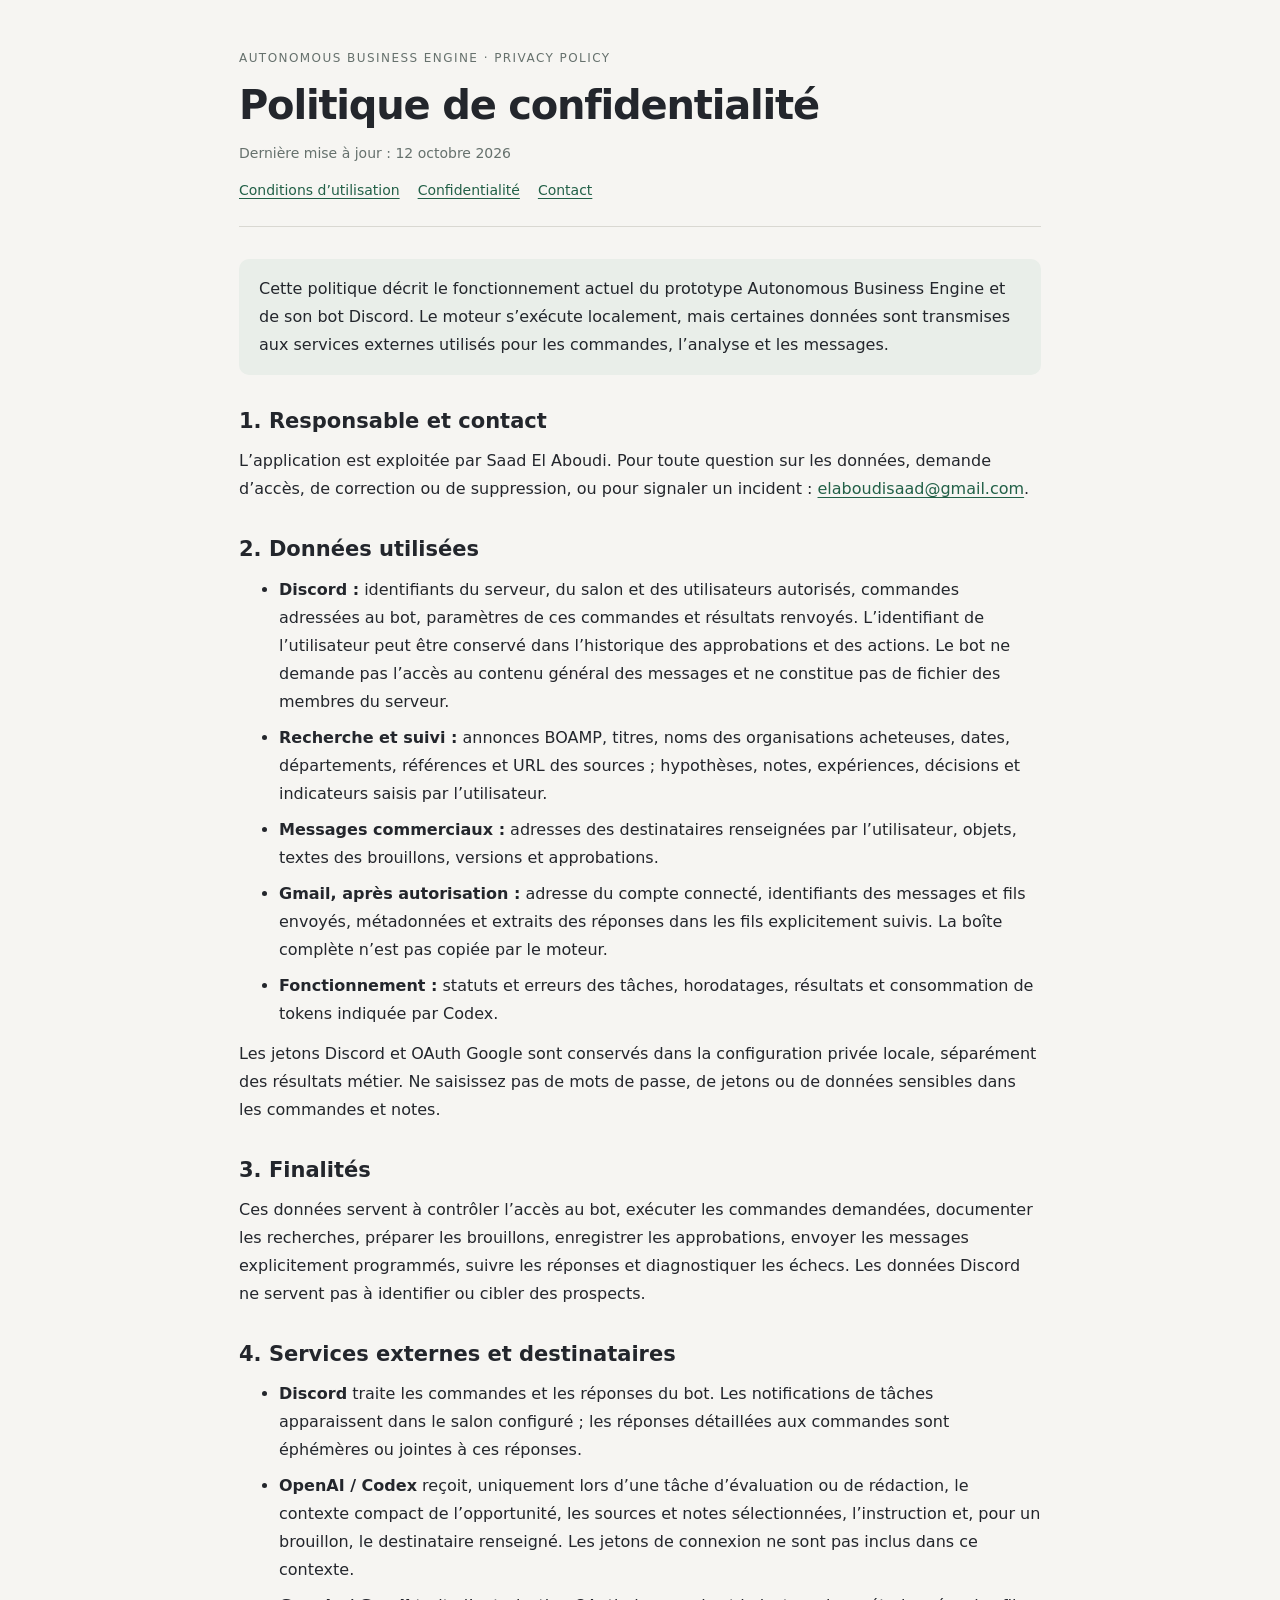
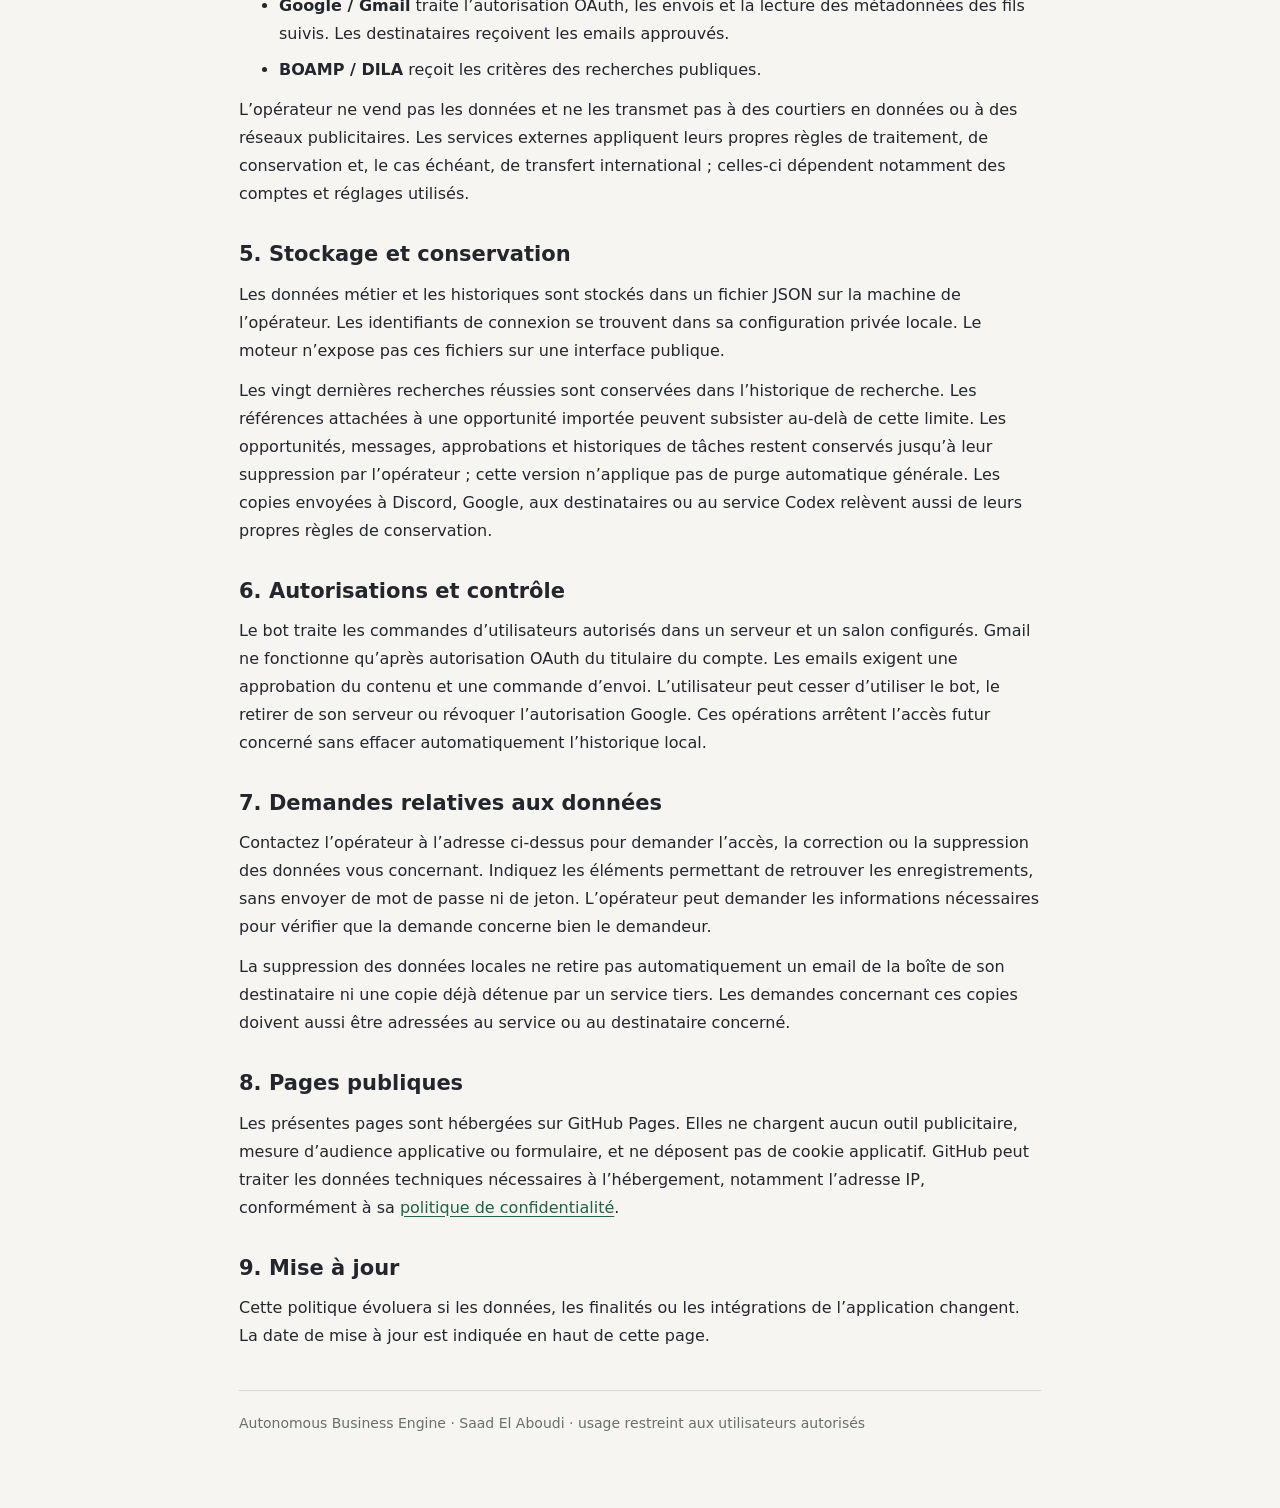
==== legal/autonomous-business-engine/privacy.html @ 97929f71 "docs: publish Autonomous Business Engine terms and privacy policy" ====
<!doctype html><html lang="fr"><head><meta charset="utf-8"><meta name="viewport" content="width=device-width, initial-scale=1"><meta name="description" content="Politique de confidentialité du prototype Autonomous Business Engine et de son bot Discord."><title>Politique de confidentialité — Autonomous Business Engine</title><link rel="stylesheet" href="legal.css"></head><body><main><header><div class="eyebrow">Autonomous Business Engine · Privacy Policy</div><h1>Politique de confidentialité</h1><p class="date">Dernière mise à jour : 12 octobre 2026</p><nav aria-label="Documents"><a href="terms.html">Conditions d’utilisation</a><a href="privacy.html">Confidentialité</a><a href="mailto:elaboudisaad@gmail.com">Contact</a></nav></header><p class="notice">Cette politique décrit le fonctionnement actuel du prototype Autonomous Business Engine et de son bot Discord. Le moteur s’exécute localement, mais certaines données sont transmises aux services externes utilisés pour les commandes, l’analyse et les messages.</p>
<h2>1. Responsable et contact</h2><p>L’application est exploitée par Saad El Aboudi. Pour toute question sur les données, demande d’accès, de correction ou de suppression, ou pour signaler un incident : <a href="mailto:elaboudisaad@gmail.com">elaboudisaad@gmail.com</a>.</p>
<h2>2. Données utilisées</h2><ul><li><strong>Discord :</strong> identifiants du serveur, du salon et des utilisateurs autorisés, commandes adressées au bot, paramètres de ces commandes et résultats renvoyés. L’identifiant de l’utilisateur peut être conservé dans l’historique des approbations et des actions. Le bot ne demande pas l’accès au contenu général des messages et ne constitue pas de fichier des membres du serveur.</li><li><strong>Recherche et suivi :</strong> annonces BOAMP, titres, noms des organisations acheteuses, dates, départements, références et URL des sources ; hypothèses, notes, expériences, décisions et indicateurs saisis par l’utilisateur.</li><li><strong>Messages commerciaux :</strong> adresses des destinataires renseignées par l’utilisateur, objets, textes des brouillons, versions et approbations.</li><li><strong>Gmail, après autorisation :</strong> adresse du compte connecté, identifiants des messages et fils envoyés, métadonnées et extraits des réponses dans les fils explicitement suivis. La boîte complète n’est pas copiée par le moteur.</li><li><strong>Fonctionnement :</strong> statuts et erreurs des tâches, horodatages, résultats et consommation de tokens indiquée par Codex.</li></ul><p>Les jetons Discord et OAuth Google sont conservés dans la configuration privée locale, séparément des résultats métier. Ne saisissez pas de mots de passe, de jetons ou de données sensibles dans les commandes et notes.</p>
<h2>3. Finalités</h2><p>Ces données servent à contrôler l’accès au bot, exécuter les commandes demandées, documenter les recherches, préparer les brouillons, enregistrer les approbations, envoyer les messages explicitement programmés, suivre les réponses et diagnostiquer les échecs. Les données Discord ne servent pas à identifier ou cibler des prospects.</p>
<h2>4. Services externes et destinataires</h2><ul><li><strong>Discord</strong> traite les commandes et les réponses du bot. Les notifications de tâches apparaissent dans le salon configuré ; les réponses détaillées aux commandes sont éphémères ou jointes à ces réponses.</li><li><strong>OpenAI / Codex</strong> reçoit, uniquement lors d’une tâche d’évaluation ou de rédaction, le contexte compact de l’opportunité, les sources et notes sélectionnées, l’instruction et, pour un brouillon, le destinataire renseigné. Les jetons de connexion ne sont pas inclus dans ce contexte.</li><li><strong>Google / Gmail</strong> traite l’autorisation OAuth, les envois et la lecture des métadonnées des fils suivis. Les destinataires reçoivent les emails approuvés.</li><li><strong>BOAMP / DILA</strong> reçoit les critères des recherches publiques.</li></ul><p>L’opérateur ne vend pas les données et ne les transmet pas à des courtiers en données ou à des réseaux publicitaires. Les services externes appliquent leurs propres règles de traitement, de conservation et, le cas échéant, de transfert international ; celles-ci dépendent notamment des comptes et réglages utilisés.</p>
<h2>5. Stockage et conservation</h2><p>Les données métier et les historiques sont stockés dans un fichier JSON sur la machine de l’opérateur. Les identifiants de connexion se trouvent dans sa configuration privée locale. Le moteur n’expose pas ces fichiers sur une interface publique.</p><p>Les vingt dernières recherches réussies sont conservées dans l’historique de recherche. Les références attachées à une opportunité importée peuvent subsister au-delà de cette limite. Les opportunités, messages, approbations et historiques de tâches restent conservés jusqu’à leur suppression par l’opérateur ; cette version n’applique pas de purge automatique générale. Les copies envoyées à Discord, Google, aux destinataires ou au service Codex relèvent aussi de leurs propres règles de conservation.</p>
<h2>6. Autorisations et contrôle</h2><p>Le bot traite les commandes d’utilisateurs autorisés dans un serveur et un salon configurés. Gmail ne fonctionne qu’après autorisation OAuth du titulaire du compte. Les emails exigent une approbation du contenu et une commande d’envoi. L’utilisateur peut cesser d’utiliser le bot, le retirer de son serveur ou révoquer l’autorisation Google. Ces opérations arrêtent l’accès futur concerné sans effacer automatiquement l’historique local.</p>
<h2>7. Demandes relatives aux données</h2><p>Contactez l’opérateur à l’adresse ci-dessus pour demander l’accès, la correction ou la suppression des données vous concernant. Indiquez les éléments permettant de retrouver les enregistrements, sans envoyer de mot de passe ni de jeton. L’opérateur peut demander les informations nécessaires pour vérifier que la demande concerne bien le demandeur.</p><p>La suppression des données locales ne retire pas automatiquement un email de la boîte de son destinataire ni une copie déjà détenue par un service tiers. Les demandes concernant ces copies doivent aussi être adressées au service ou au destinataire concerné.</p>
<h2>8. Pages publiques</h2><p>Les présentes pages sont hébergées sur GitHub Pages. Elles ne chargent aucun outil publicitaire, mesure d’audience applicative ou formulaire, et ne déposent pas de cookie applicatif. GitHub peut traiter les données techniques nécessaires à l’hébergement, notamment l’adresse IP, conformément à sa <a href="https://docs.github.com/en/site-policy/privacy-policies/github-general-privacy-statement">politique de confidentialité</a>.</p>
<h2>9. Mise à jour</h2><p>Cette politique évoluera si les données, les finalités ou les intégrations de l’application changent. La date de mise à jour est indiquée en haut de cette page.</p><footer>Autonomous Business Engine · Saad El Aboudi · usage restreint aux utilisateurs autorisés</footer></main></body></html>
---- legal/autonomous-business-engine/legal.css ----
*{box-sizing:border-box}body{margin:0;background:#f6f5f2;color:#23262c;font:16px/1.75 system-ui,-apple-system,BlinkMacSystemFont,"Segoe UI",sans-serif}main{max-width:850px;margin:auto;padding:48px 24px 72px}header{border-bottom:1px solid #d9d8d2;padding-bottom:24px;margin-bottom:32px}.eyebrow{color:#66716d;font-size:12px;letter-spacing:.12em;text-transform:uppercase}h1{font-size:clamp(28px,5vw,40px);line-height:1.2;letter-spacing:-.03em;margin:12px 0}h2{font-size:21px;margin:32px 0 12px;line-height:1.35}p,ul{margin:12px 0}a{color:#226047;text-underline-offset:3px}nav{display:flex;gap:18px;flex-wrap:wrap;font-size:14px}footer{border-top:1px solid #d9d8d2;margin-top:40px;padding-top:20px;font-size:14px;color:#66716d}.date{color:#66716d;font-size:14px}.notice{padding:16px 20px;background:#e9eee9;border-radius:10px}li{margin:8px 0}code{overflow-wrap:anywhere}@media(max-width:500px){main{padding:30px 20px 48px}}
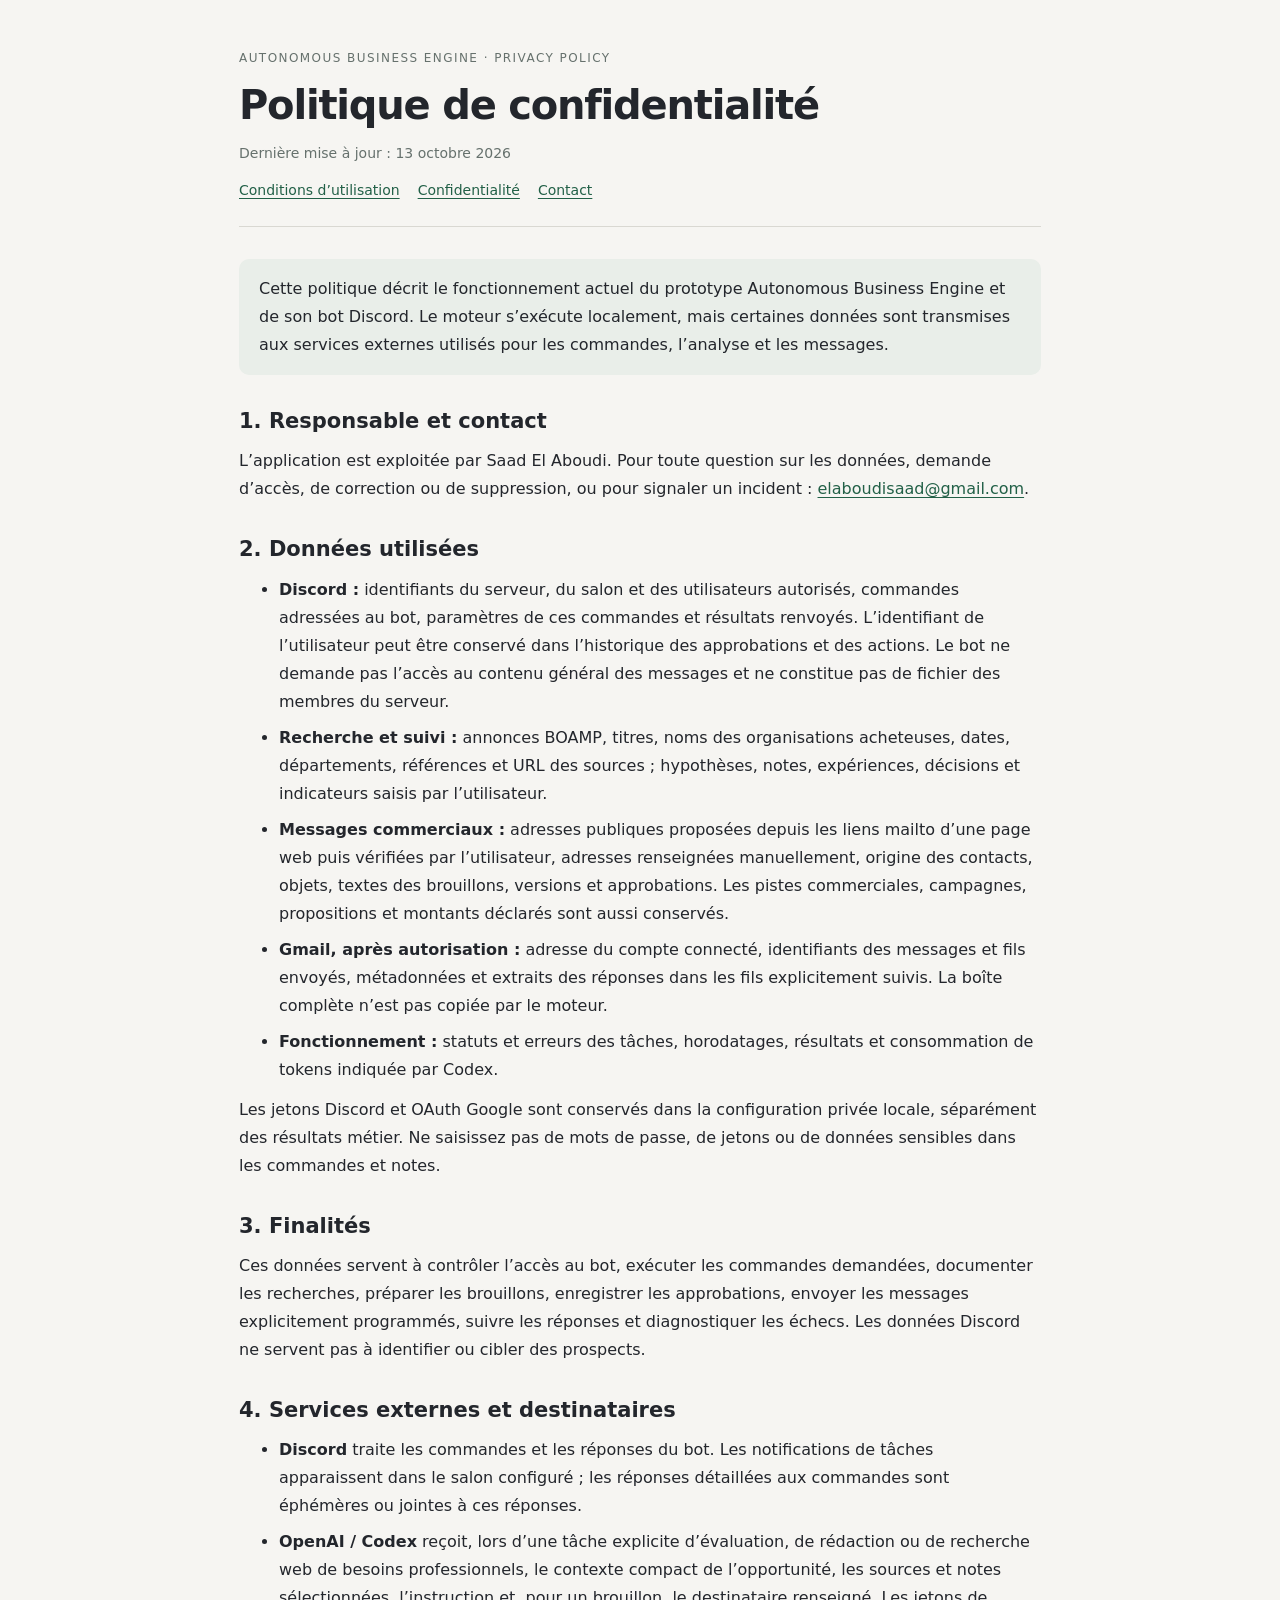
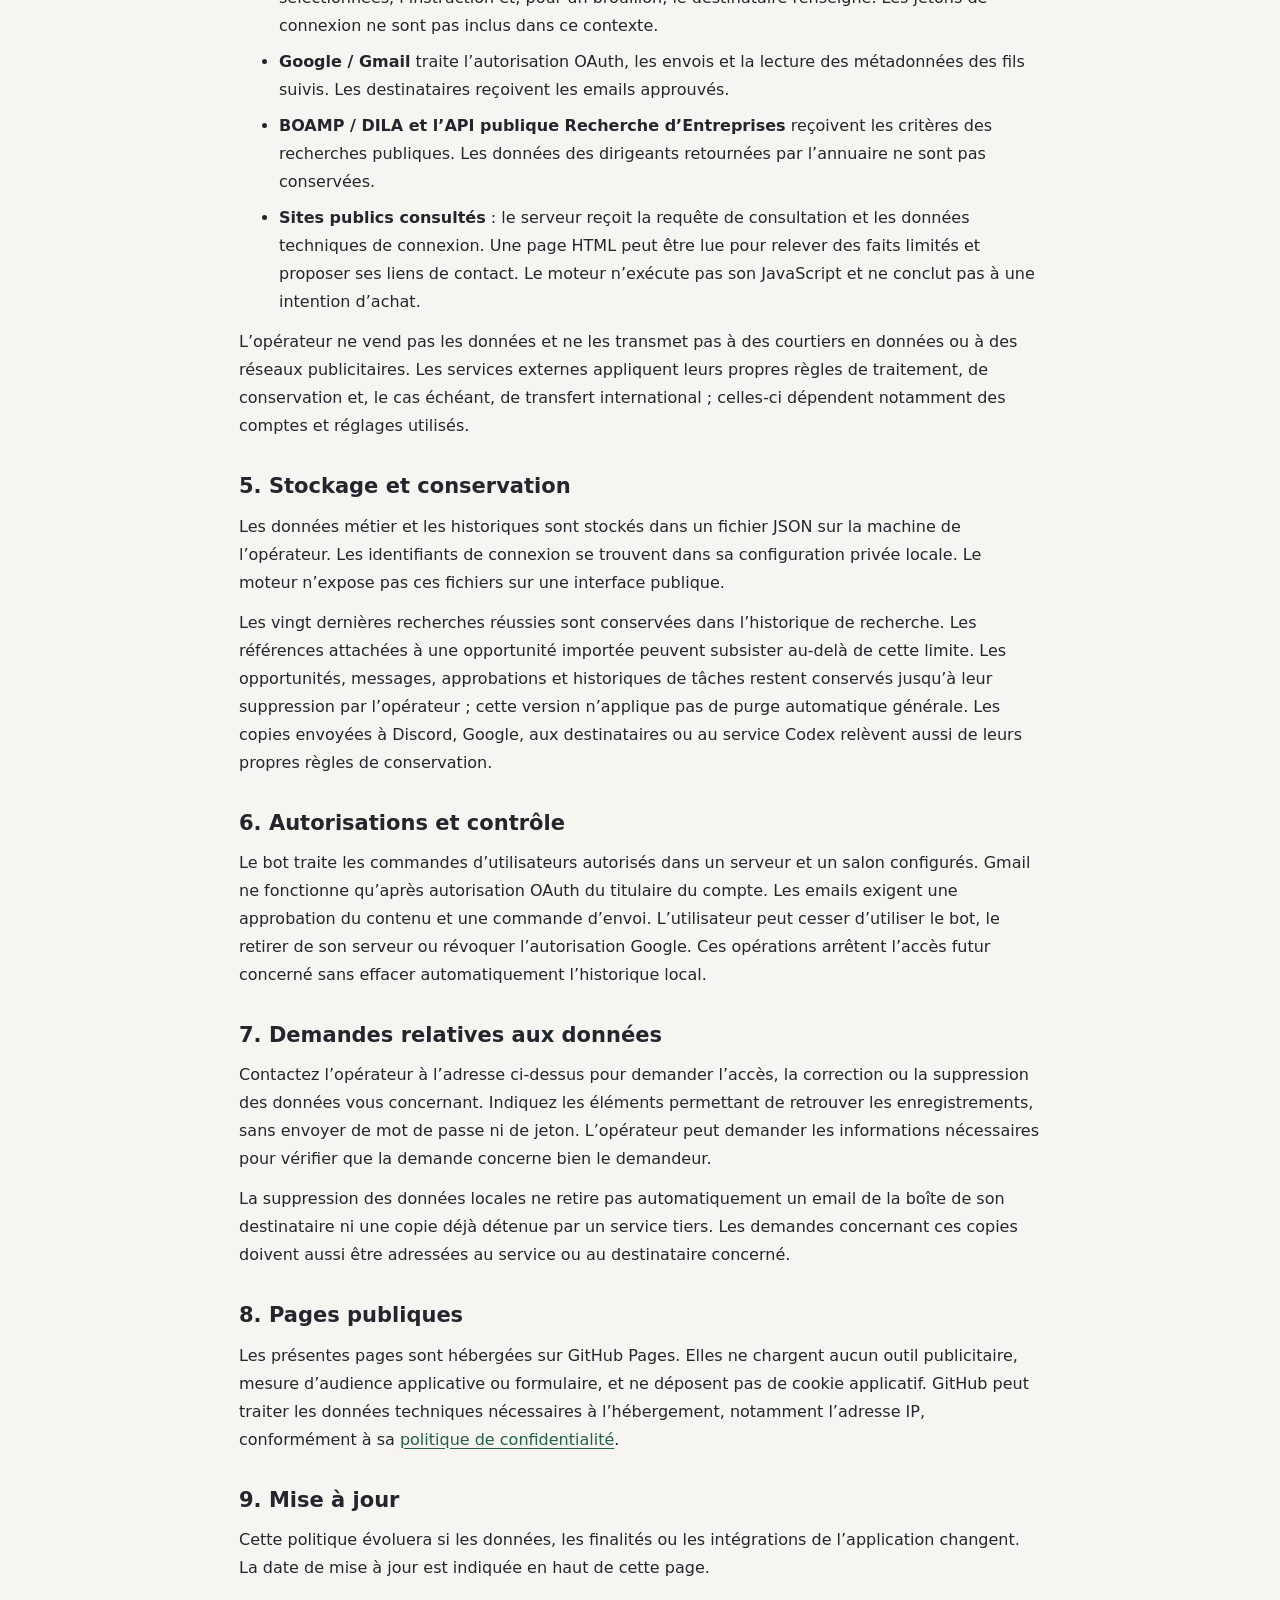
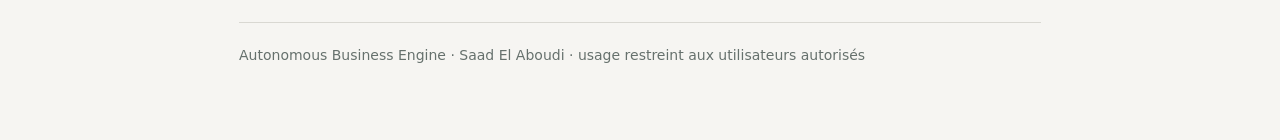
==== commit a331c72d: "docs: update commercial prospecting data disclosures" ====
--- a/legal/autonomous-business-engine/privacy.html
+++ b/legal/autonomous-business-engine/privacy.html
@@ -1,8 +1,8 @@
-<!doctype html><html lang="fr"><head><meta charset="utf-8"><meta name="viewport" content="width=device-width, initial-scale=1"><meta name="description" content="Politique de confidentialité du prototype Autonomous Business Engine et de son bot Discord."><title>Politique de confidentialité — Autonomous Business Engine</title><link rel="stylesheet" href="legal.css"></head><body><main><header><div class="eyebrow">Autonomous Business Engine · Privacy Policy</div><h1>Politique de confidentialité</h1><p class="date">Dernière mise à jour : 12 octobre 2026</p><nav aria-label="Documents"><a href="terms.html">Conditions d’utilisation</a><a href="privacy.html">Confidentialité</a><a href="mailto:elaboudisaad@gmail.com">Contact</a></nav></header><p class="notice">Cette politique décrit le fonctionnement actuel du prototype Autonomous Business Engine et de son bot Discord. Le moteur s’exécute localement, mais certaines données sont transmises aux services externes utilisés pour les commandes, l’analyse et les messages.</p>
+<!doctype html><html lang="fr"><head><meta charset="utf-8"><meta name="viewport" content="width=device-width, initial-scale=1"><meta name="description" content="Politique de confidentialité du prototype Autonomous Business Engine et de son bot Discord."><title>Politique de confidentialité — Autonomous Business Engine</title><link rel="stylesheet" href="legal.css"></head><body><main><header><div class="eyebrow">Autonomous Business Engine · Privacy Policy</div><h1>Politique de confidentialité</h1><p class="date">Dernière mise à jour : 13 octobre 2026</p><nav aria-label="Documents"><a href="terms.html">Conditions d’utilisation</a><a href="privacy.html">Confidentialité</a><a href="mailto:elaboudisaad@gmail.com">Contact</a></nav></header><p class="notice">Cette politique décrit le fonctionnement actuel du prototype Autonomous Business Engine et de son bot Discord. Le moteur s’exécute localement, mais certaines données sont transmises aux services externes utilisés pour les commandes, l’analyse et les messages.</p>
 <h2>1. Responsable et contact</h2><p>L’application est exploitée par Saad El Aboudi. Pour toute question sur les données, demande d’accès, de correction ou de suppression, ou pour signaler un incident : <a href="mailto:elaboudisaad@gmail.com">elaboudisaad@gmail.com</a>.</p>
-<h2>2. Données utilisées</h2><ul><li><strong>Discord :</strong> identifiants du serveur, du salon et des utilisateurs autorisés, commandes adressées au bot, paramètres de ces commandes et résultats renvoyés. L’identifiant de l’utilisateur peut être conservé dans l’historique des approbations et des actions. Le bot ne demande pas l’accès au contenu général des messages et ne constitue pas de fichier des membres du serveur.</li><li><strong>Recherche et suivi :</strong> annonces BOAMP, titres, noms des organisations acheteuses, dates, départements, références et URL des sources ; hypothèses, notes, expériences, décisions et indicateurs saisis par l’utilisateur.</li><li><strong>Messages commerciaux :</strong> adresses des destinataires renseignées par l’utilisateur, objets, textes des brouillons, versions et approbations.</li><li><strong>Gmail, après autorisation :</strong> adresse du compte connecté, identifiants des messages et fils envoyés, métadonnées et extraits des réponses dans les fils explicitement suivis. La boîte complète n’est pas copiée par le moteur.</li><li><strong>Fonctionnement :</strong> statuts et erreurs des tâches, horodatages, résultats et consommation de tokens indiquée par Codex.</li></ul><p>Les jetons Discord et OAuth Google sont conservés dans la configuration privée locale, séparément des résultats métier. Ne saisissez pas de mots de passe, de jetons ou de données sensibles dans les commandes et notes.</p>
+<h2>2. Données utilisées</h2><ul><li><strong>Discord :</strong> identifiants du serveur, du salon et des utilisateurs autorisés, commandes adressées au bot, paramètres de ces commandes et résultats renvoyés. L’identifiant de l’utilisateur peut être conservé dans l’historique des approbations et des actions. Le bot ne demande pas l’accès au contenu général des messages et ne constitue pas de fichier des membres du serveur.</li><li><strong>Recherche et suivi :</strong> annonces BOAMP, titres, noms des organisations acheteuses, dates, départements, références et URL des sources ; hypothèses, notes, expériences, décisions et indicateurs saisis par l’utilisateur.</li><li><strong>Messages commerciaux :</strong> adresses publiques proposées depuis les liens mailto d’une page web puis vérifiées par l’utilisateur, adresses renseignées manuellement, origine des contacts, objets, textes des brouillons, versions et approbations. Les pistes commerciales, campagnes, propositions et montants déclarés sont aussi conservés.</li><li><strong>Gmail, après autorisation :</strong> adresse du compte connecté, identifiants des messages et fils envoyés, métadonnées et extraits des réponses dans les fils explicitement suivis. La boîte complète n’est pas copiée par le moteur.</li><li><strong>Fonctionnement :</strong> statuts et erreurs des tâches, horodatages, résultats et consommation de tokens indiquée par Codex.</li></ul><p>Les jetons Discord et OAuth Google sont conservés dans la configuration privée locale, séparément des résultats métier. Ne saisissez pas de mots de passe, de jetons ou de données sensibles dans les commandes et notes.</p>
 <h2>3. Finalités</h2><p>Ces données servent à contrôler l’accès au bot, exécuter les commandes demandées, documenter les recherches, préparer les brouillons, enregistrer les approbations, envoyer les messages explicitement programmés, suivre les réponses et diagnostiquer les échecs. Les données Discord ne servent pas à identifier ou cibler des prospects.</p>
-<h2>4. Services externes et destinataires</h2><ul><li><strong>Discord</strong> traite les commandes et les réponses du bot. Les notifications de tâches apparaissent dans le salon configuré ; les réponses détaillées aux commandes sont éphémères ou jointes à ces réponses.</li><li><strong>OpenAI / Codex</strong> reçoit, uniquement lors d’une tâche d’évaluation ou de rédaction, le contexte compact de l’opportunité, les sources et notes sélectionnées, l’instruction et, pour un brouillon, le destinataire renseigné. Les jetons de connexion ne sont pas inclus dans ce contexte.</li><li><strong>Google / Gmail</strong> traite l’autorisation OAuth, les envois et la lecture des métadonnées des fils suivis. Les destinataires reçoivent les emails approuvés.</li><li><strong>BOAMP / DILA</strong> reçoit les critères des recherches publiques.</li></ul><p>L’opérateur ne vend pas les données et ne les transmet pas à des courtiers en données ou à des réseaux publicitaires. Les services externes appliquent leurs propres règles de traitement, de conservation et, le cas échéant, de transfert international ; celles-ci dépendent notamment des comptes et réglages utilisés.</p>
+<h2>4. Services externes et destinataires</h2><ul><li><strong>Discord</strong> traite les commandes et les réponses du bot. Les notifications de tâches apparaissent dans le salon configuré ; les réponses détaillées aux commandes sont éphémères ou jointes à ces réponses.</li><li><strong>OpenAI / Codex</strong> reçoit, lors d’une tâche explicite d’évaluation, de rédaction ou de recherche web de besoins professionnels, le contexte compact de l’opportunité, les sources et notes sélectionnées, l’instruction et, pour un brouillon, le destinataire renseigné. Les jetons de connexion ne sont pas inclus dans ce contexte.</li><li><strong>Google / Gmail</strong> traite l’autorisation OAuth, les envois et la lecture des métadonnées des fils suivis. Les destinataires reçoivent les emails approuvés.</li><li><strong>BOAMP / DILA et l’API publique Recherche d’Entreprises</strong> reçoivent les critères des recherches publiques. Les données des dirigeants retournées par l’annuaire ne sont pas conservées.</li><li><strong>Sites publics consultés</strong> : le serveur reçoit la requête de consultation et les données techniques de connexion. Une page HTML peut être lue pour relever des faits limités et proposer ses liens de contact. Le moteur n’exécute pas son JavaScript et ne conclut pas à une intention d’achat.</li></ul><p>L’opérateur ne vend pas les données et ne les transmet pas à des courtiers en données ou à des réseaux publicitaires. Les services externes appliquent leurs propres règles de traitement, de conservation et, le cas échéant, de transfert international ; celles-ci dépendent notamment des comptes et réglages utilisés.</p>
 <h2>5. Stockage et conservation</h2><p>Les données métier et les historiques sont stockés dans un fichier JSON sur la machine de l’opérateur. Les identifiants de connexion se trouvent dans sa configuration privée locale. Le moteur n’expose pas ces fichiers sur une interface publique.</p><p>Les vingt dernières recherches réussies sont conservées dans l’historique de recherche. Les références attachées à une opportunité importée peuvent subsister au-delà de cette limite. Les opportunités, messages, approbations et historiques de tâches restent conservés jusqu’à leur suppression par l’opérateur ; cette version n’applique pas de purge automatique générale. Les copies envoyées à Discord, Google, aux destinataires ou au service Codex relèvent aussi de leurs propres règles de conservation.</p>
 <h2>6. Autorisations et contrôle</h2><p>Le bot traite les commandes d’utilisateurs autorisés dans un serveur et un salon configurés. Gmail ne fonctionne qu’après autorisation OAuth du titulaire du compte. Les emails exigent une approbation du contenu et une commande d’envoi. L’utilisateur peut cesser d’utiliser le bot, le retirer de son serveur ou révoquer l’autorisation Google. Ces opérations arrêtent l’accès futur concerné sans effacer automatiquement l’historique local.</p>
 <h2>7. Demandes relatives aux données</h2><p>Contactez l’opérateur à l’adresse ci-dessus pour demander l’accès, la correction ou la suppression des données vous concernant. Indiquez les éléments permettant de retrouver les enregistrements, sans envoyer de mot de passe ni de jeton. L’opérateur peut demander les informations nécessaires pour vérifier que la demande concerne bien le demandeur.</p><p>La suppression des données locales ne retire pas automatiquement un email de la boîte de son destinataire ni une copie déjà détenue par un service tiers. Les demandes concernant ces copies doivent aussi être adressées au service ou au destinataire concerné.</p>
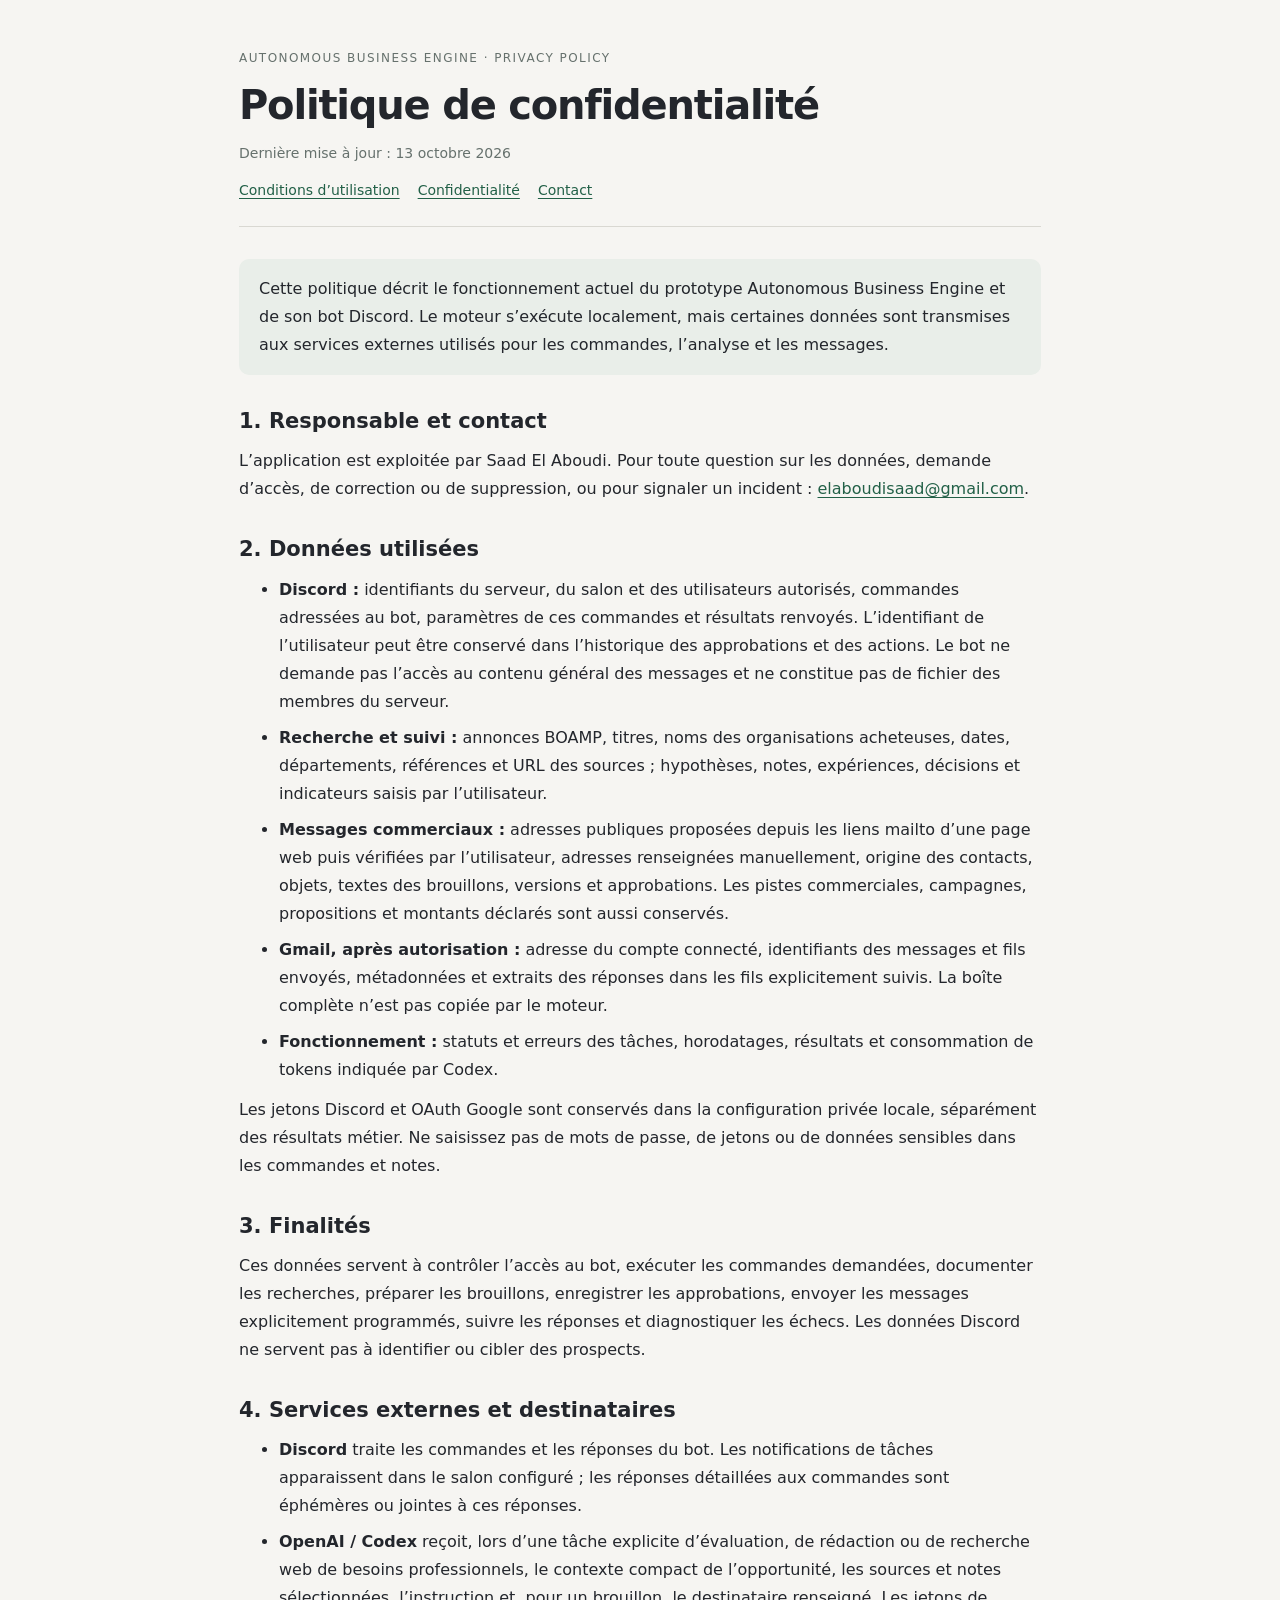
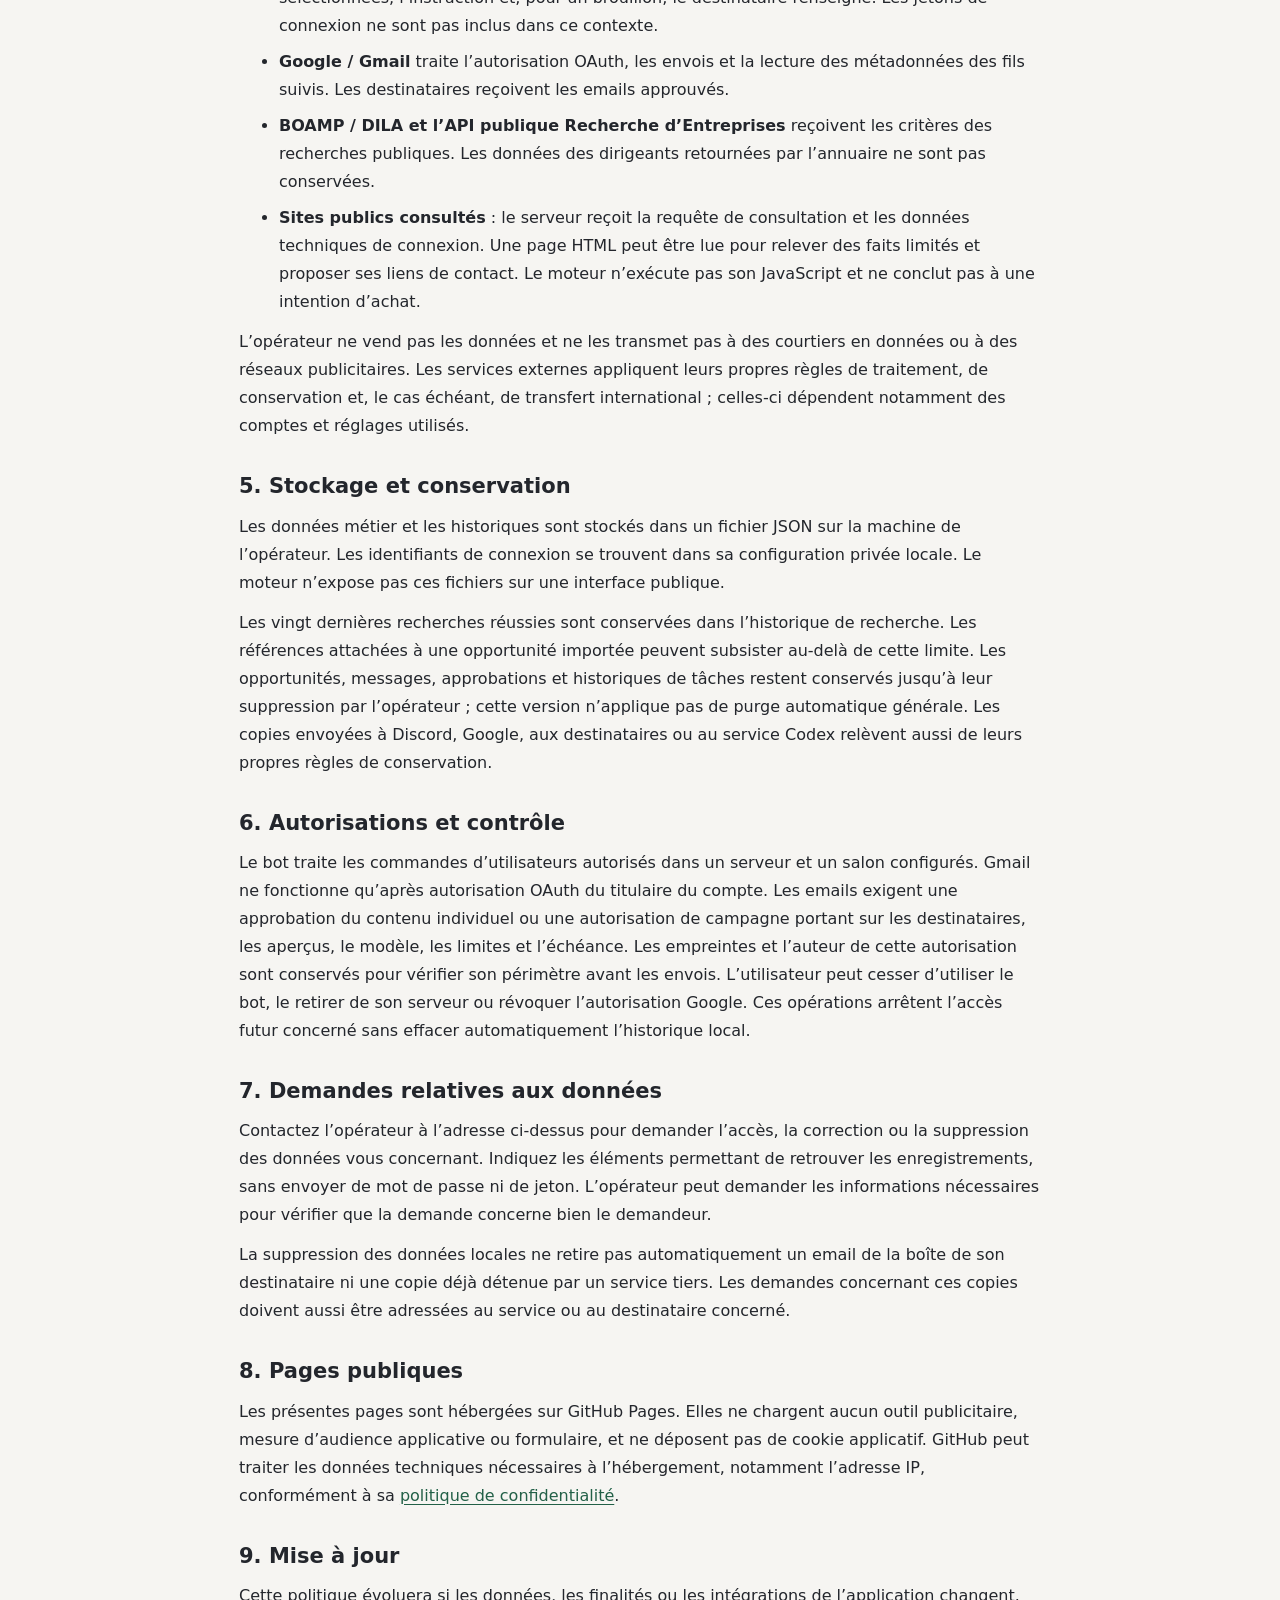
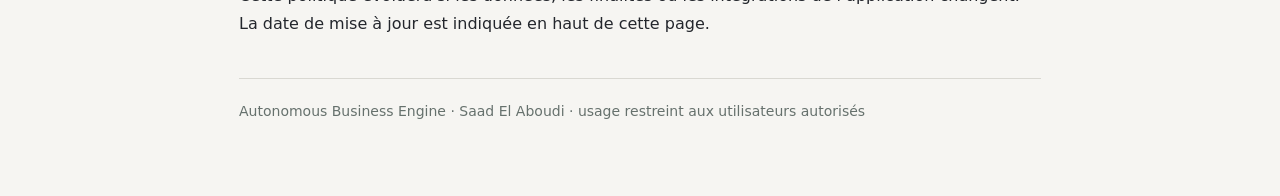
==== commit 36c67dc1: "docs: describe bounded campaign authorizations" ====
--- a/legal/autonomous-business-engine/privacy.html
+++ b/legal/autonomous-business-engine/privacy.html
@@ -4,7 +4,7 @@
 <h2>3. Finalités</h2><p>Ces données servent à contrôler l’accès au bot, exécuter les commandes demandées, documenter les recherches, préparer les brouillons, enregistrer les approbations, envoyer les messages explicitement programmés, suivre les réponses et diagnostiquer les échecs. Les données Discord ne servent pas à identifier ou cibler des prospects.</p>
 <h2>4. Services externes et destinataires</h2><ul><li><strong>Discord</strong> traite les commandes et les réponses du bot. Les notifications de tâches apparaissent dans le salon configuré ; les réponses détaillées aux commandes sont éphémères ou jointes à ces réponses.</li><li><strong>OpenAI / Codex</strong> reçoit, lors d’une tâche explicite d’évaluation, de rédaction ou de recherche web de besoins professionnels, le contexte compact de l’opportunité, les sources et notes sélectionnées, l’instruction et, pour un brouillon, le destinataire renseigné. Les jetons de connexion ne sont pas inclus dans ce contexte.</li><li><strong>Google / Gmail</strong> traite l’autorisation OAuth, les envois et la lecture des métadonnées des fils suivis. Les destinataires reçoivent les emails approuvés.</li><li><strong>BOAMP / DILA et l’API publique Recherche d’Entreprises</strong> reçoivent les critères des recherches publiques. Les données des dirigeants retournées par l’annuaire ne sont pas conservées.</li><li><strong>Sites publics consultés</strong> : le serveur reçoit la requête de consultation et les données techniques de connexion. Une page HTML peut être lue pour relever des faits limités et proposer ses liens de contact. Le moteur n’exécute pas son JavaScript et ne conclut pas à une intention d’achat.</li></ul><p>L’opérateur ne vend pas les données et ne les transmet pas à des courtiers en données ou à des réseaux publicitaires. Les services externes appliquent leurs propres règles de traitement, de conservation et, le cas échéant, de transfert international ; celles-ci dépendent notamment des comptes et réglages utilisés.</p>
 <h2>5. Stockage et conservation</h2><p>Les données métier et les historiques sont stockés dans un fichier JSON sur la machine de l’opérateur. Les identifiants de connexion se trouvent dans sa configuration privée locale. Le moteur n’expose pas ces fichiers sur une interface publique.</p><p>Les vingt dernières recherches réussies sont conservées dans l’historique de recherche. Les références attachées à une opportunité importée peuvent subsister au-delà de cette limite. Les opportunités, messages, approbations et historiques de tâches restent conservés jusqu’à leur suppression par l’opérateur ; cette version n’applique pas de purge automatique générale. Les copies envoyées à Discord, Google, aux destinataires ou au service Codex relèvent aussi de leurs propres règles de conservation.</p>
-<h2>6. Autorisations et contrôle</h2><p>Le bot traite les commandes d’utilisateurs autorisés dans un serveur et un salon configurés. Gmail ne fonctionne qu’après autorisation OAuth du titulaire du compte. Les emails exigent une approbation du contenu et une commande d’envoi. L’utilisateur peut cesser d’utiliser le bot, le retirer de son serveur ou révoquer l’autorisation Google. Ces opérations arrêtent l’accès futur concerné sans effacer automatiquement l’historique local.</p>
+<h2>6. Autorisations et contrôle</h2><p>Le bot traite les commandes d’utilisateurs autorisés dans un serveur et un salon configurés. Gmail ne fonctionne qu’après autorisation OAuth du titulaire du compte. Les emails exigent une approbation du contenu individuel ou une autorisation de campagne portant sur les destinataires, les aperçus, le modèle, les limites et l’échéance. Les empreintes et l’auteur de cette autorisation sont conservés pour vérifier son périmètre avant les envois. L’utilisateur peut cesser d’utiliser le bot, le retirer de son serveur ou révoquer l’autorisation Google. Ces opérations arrêtent l’accès futur concerné sans effacer automatiquement l’historique local.</p>
 <h2>7. Demandes relatives aux données</h2><p>Contactez l’opérateur à l’adresse ci-dessus pour demander l’accès, la correction ou la suppression des données vous concernant. Indiquez les éléments permettant de retrouver les enregistrements, sans envoyer de mot de passe ni de jeton. L’opérateur peut demander les informations nécessaires pour vérifier que la demande concerne bien le demandeur.</p><p>La suppression des données locales ne retire pas automatiquement un email de la boîte de son destinataire ni une copie déjà détenue par un service tiers. Les demandes concernant ces copies doivent aussi être adressées au service ou au destinataire concerné.</p>
 <h2>8. Pages publiques</h2><p>Les présentes pages sont hébergées sur GitHub Pages. Elles ne chargent aucun outil publicitaire, mesure d’audience applicative ou formulaire, et ne déposent pas de cookie applicatif. GitHub peut traiter les données techniques nécessaires à l’hébergement, notamment l’adresse IP, conformément à sa <a href="https://docs.github.com/en/site-policy/privacy-policies/github-general-privacy-statement">politique de confidentialité</a>.</p>
 <h2>9. Mise à jour</h2><p>Cette politique évoluera si les données, les finalités ou les intégrations de l’application changent. La date de mise à jour est indiquée en haut de cette page.</p><footer>Autonomous Business Engine · Saad El Aboudi · usage restreint aux utilisateurs autorisés</footer></main></body></html>
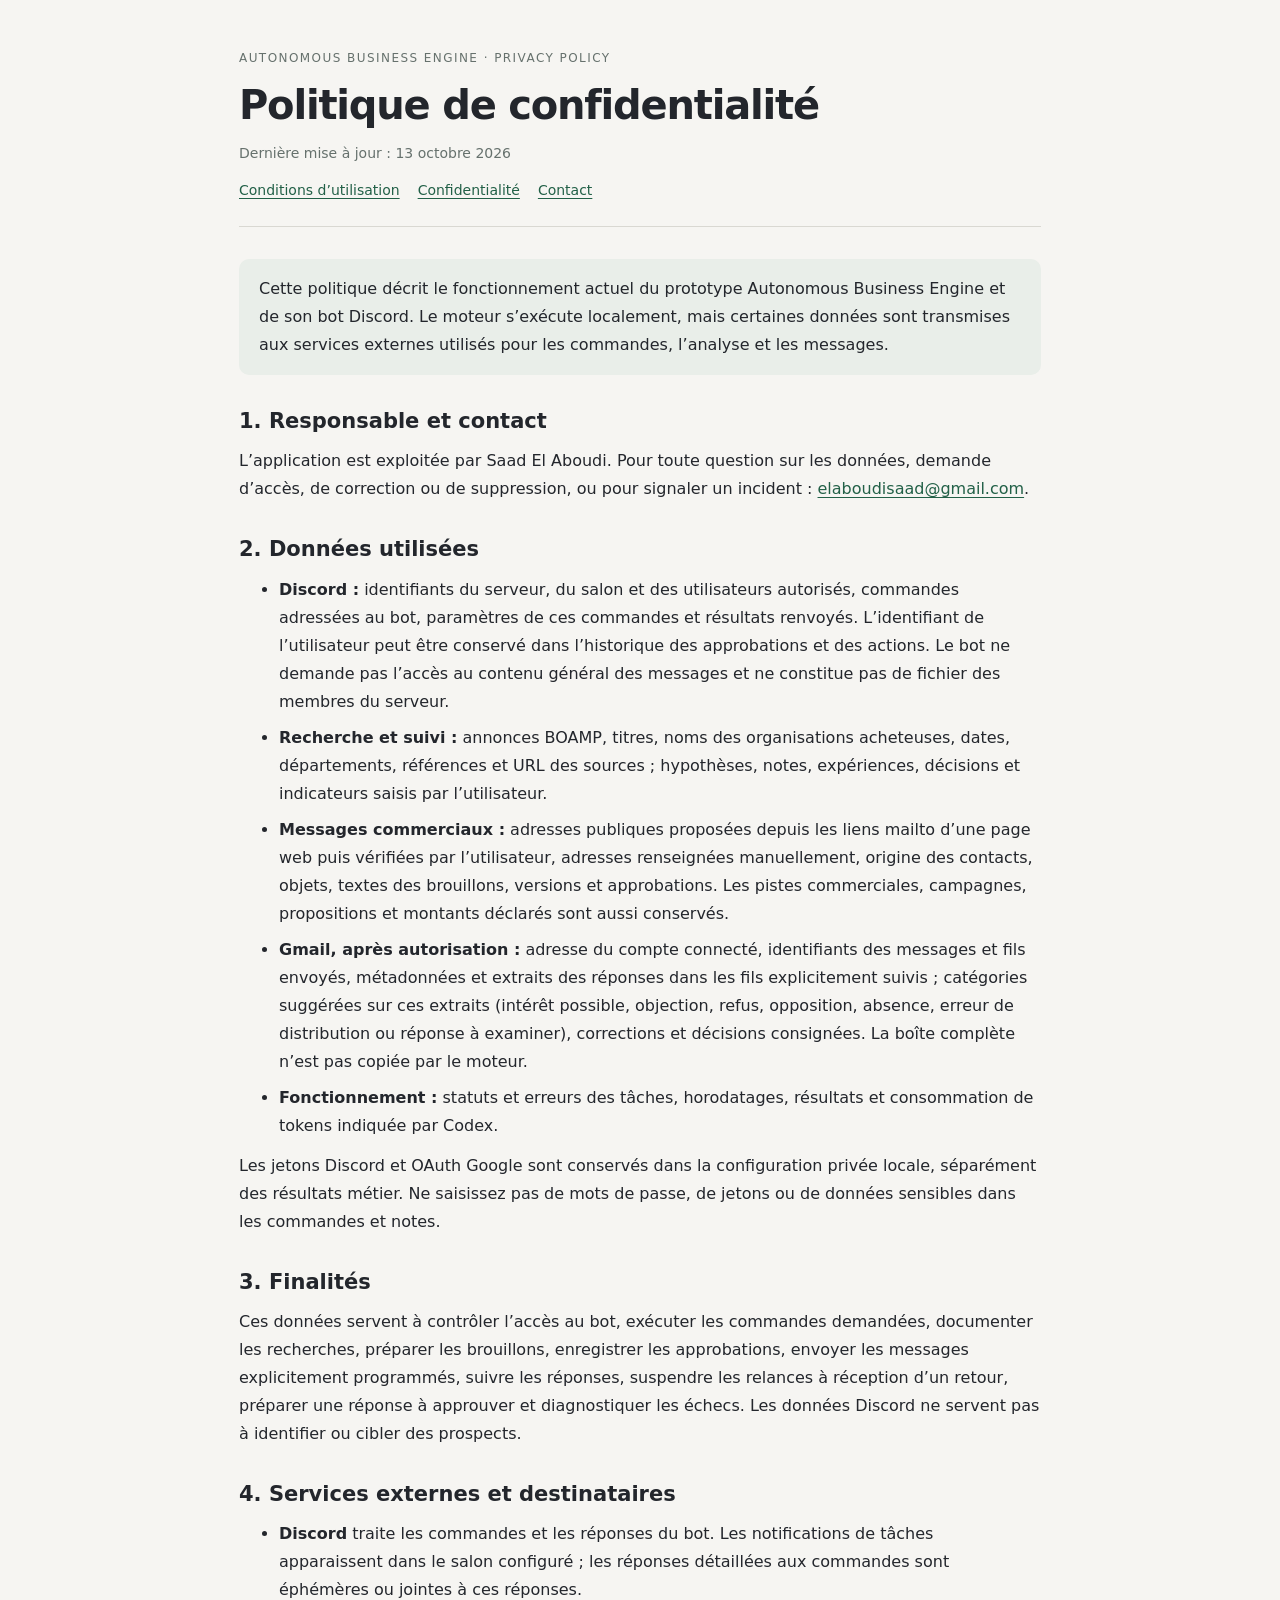
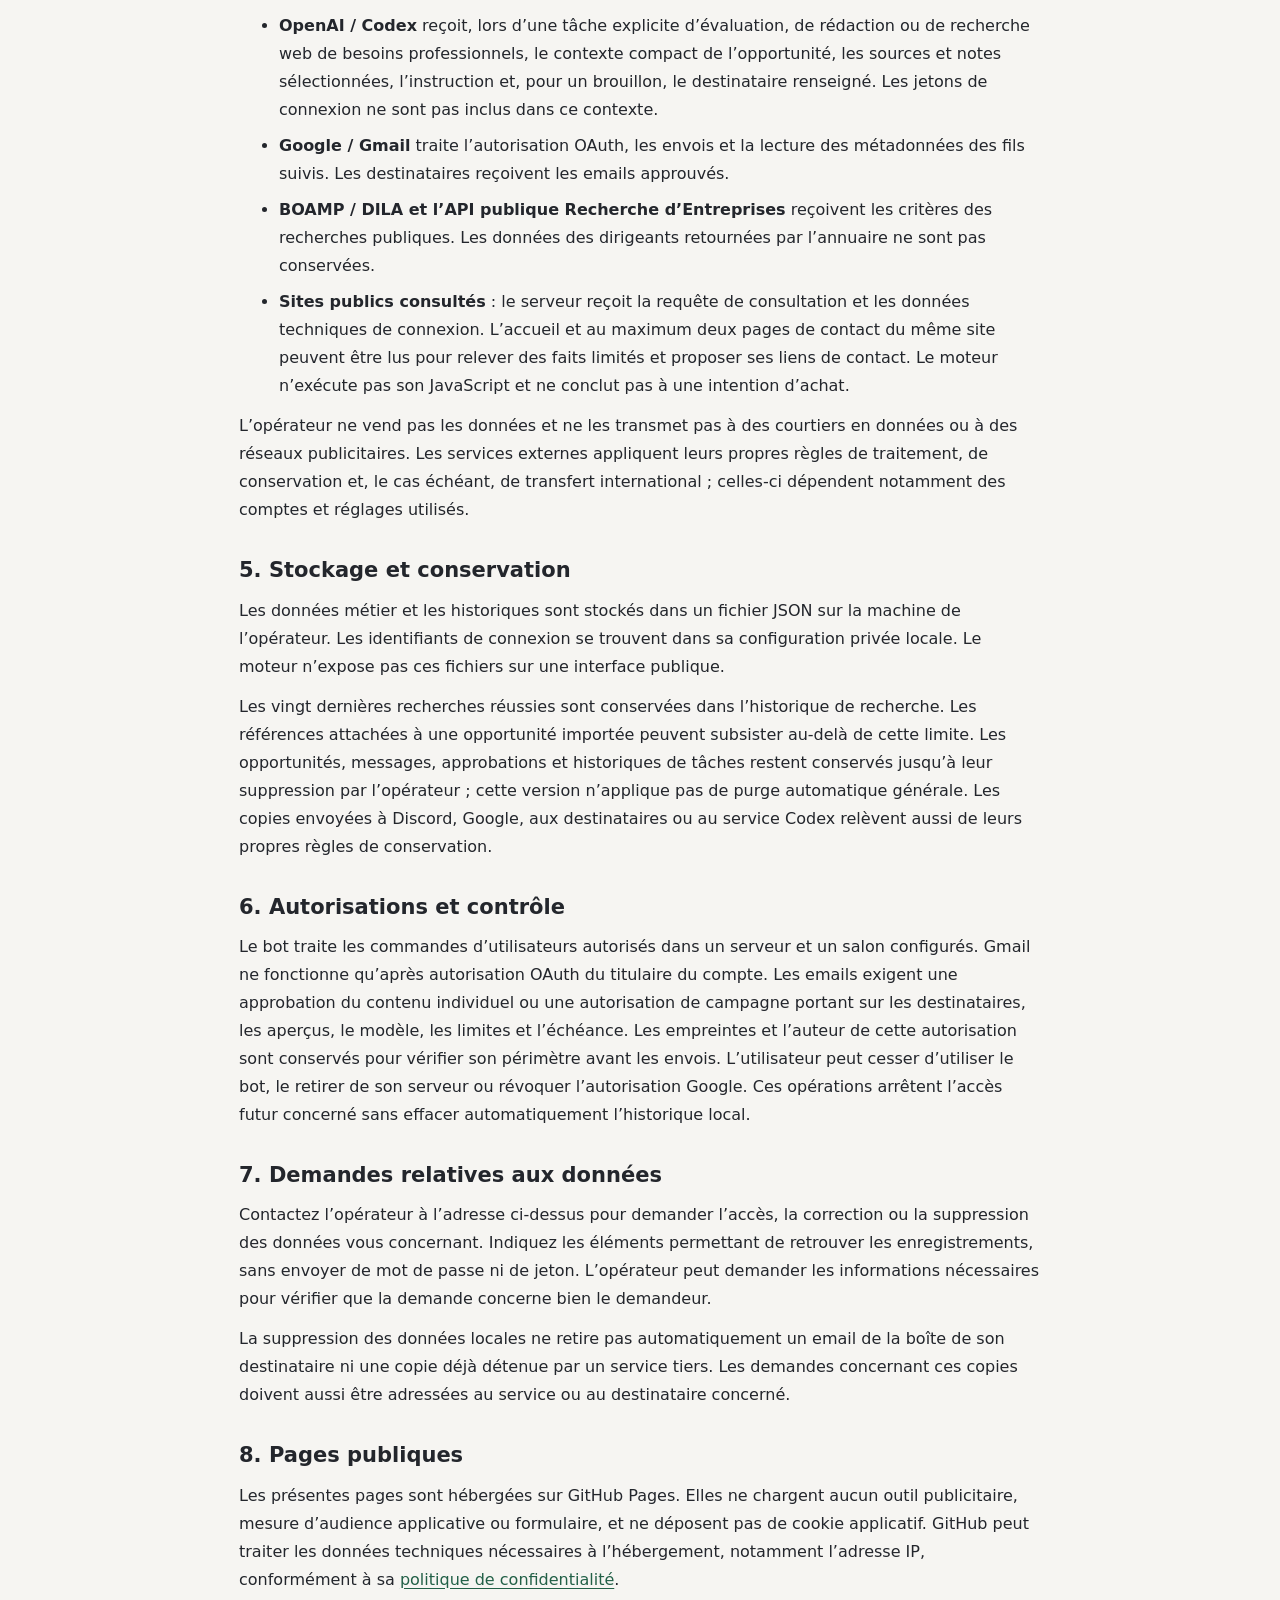
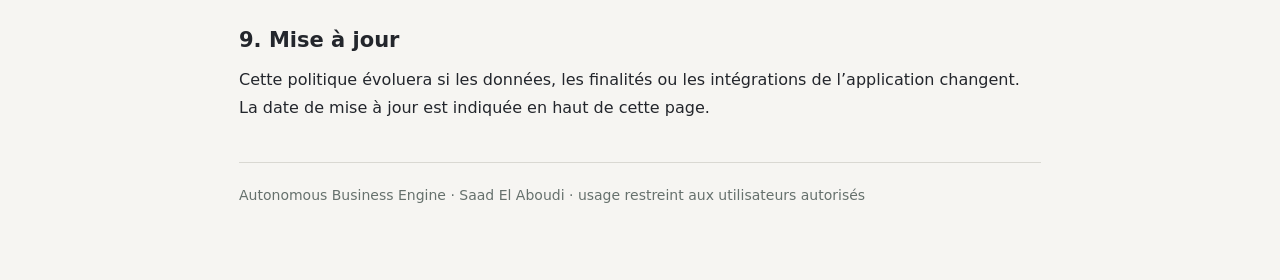
==== commit ac628b32: "docs: describe approved followups and response classification" ====
--- a/legal/autonomous-business-engine/privacy.html
+++ b/legal/autonomous-business-engine/privacy.html
@@ -1,8 +1,8 @@
 <!doctype html><html lang="fr"><head><meta charset="utf-8"><meta name="viewport" content="width=device-width, initial-scale=1"><meta name="description" content="Politique de confidentialité du prototype Autonomous Business Engine et de son bot Discord."><title>Politique de confidentialité — Autonomous Business Engine</title><link rel="stylesheet" href="legal.css"></head><body><main><header><div class="eyebrow">Autonomous Business Engine · Privacy Policy</div><h1>Politique de confidentialité</h1><p class="date">Dernière mise à jour : 13 octobre 2026</p><nav aria-label="Documents"><a href="terms.html">Conditions d’utilisation</a><a href="privacy.html">Confidentialité</a><a href="mailto:elaboudisaad@gmail.com">Contact</a></nav></header><p class="notice">Cette politique décrit le fonctionnement actuel du prototype Autonomous Business Engine et de son bot Discord. Le moteur s’exécute localement, mais certaines données sont transmises aux services externes utilisés pour les commandes, l’analyse et les messages.</p>
 <h2>1. Responsable et contact</h2><p>L’application est exploitée par Saad El Aboudi. Pour toute question sur les données, demande d’accès, de correction ou de suppression, ou pour signaler un incident : <a href="mailto:elaboudisaad@gmail.com">elaboudisaad@gmail.com</a>.</p>
-<h2>2. Données utilisées</h2><ul><li><strong>Discord :</strong> identifiants du serveur, du salon et des utilisateurs autorisés, commandes adressées au bot, paramètres de ces commandes et résultats renvoyés. L’identifiant de l’utilisateur peut être conservé dans l’historique des approbations et des actions. Le bot ne demande pas l’accès au contenu général des messages et ne constitue pas de fichier des membres du serveur.</li><li><strong>Recherche et suivi :</strong> annonces BOAMP, titres, noms des organisations acheteuses, dates, départements, références et URL des sources ; hypothèses, notes, expériences, décisions et indicateurs saisis par l’utilisateur.</li><li><strong>Messages commerciaux :</strong> adresses publiques proposées depuis les liens mailto d’une page web puis vérifiées par l’utilisateur, adresses renseignées manuellement, origine des contacts, objets, textes des brouillons, versions et approbations. Les pistes commerciales, campagnes, propositions et montants déclarés sont aussi conservés.</li><li><strong>Gmail, après autorisation :</strong> adresse du compte connecté, identifiants des messages et fils envoyés, métadonnées et extraits des réponses dans les fils explicitement suivis. La boîte complète n’est pas copiée par le moteur.</li><li><strong>Fonctionnement :</strong> statuts et erreurs des tâches, horodatages, résultats et consommation de tokens indiquée par Codex.</li></ul><p>Les jetons Discord et OAuth Google sont conservés dans la configuration privée locale, séparément des résultats métier. Ne saisissez pas de mots de passe, de jetons ou de données sensibles dans les commandes et notes.</p>
-<h2>3. Finalités</h2><p>Ces données servent à contrôler l’accès au bot, exécuter les commandes demandées, documenter les recherches, préparer les brouillons, enregistrer les approbations, envoyer les messages explicitement programmés, suivre les réponses et diagnostiquer les échecs. Les données Discord ne servent pas à identifier ou cibler des prospects.</p>
-<h2>4. Services externes et destinataires</h2><ul><li><strong>Discord</strong> traite les commandes et les réponses du bot. Les notifications de tâches apparaissent dans le salon configuré ; les réponses détaillées aux commandes sont éphémères ou jointes à ces réponses.</li><li><strong>OpenAI / Codex</strong> reçoit, lors d’une tâche explicite d’évaluation, de rédaction ou de recherche web de besoins professionnels, le contexte compact de l’opportunité, les sources et notes sélectionnées, l’instruction et, pour un brouillon, le destinataire renseigné. Les jetons de connexion ne sont pas inclus dans ce contexte.</li><li><strong>Google / Gmail</strong> traite l’autorisation OAuth, les envois et la lecture des métadonnées des fils suivis. Les destinataires reçoivent les emails approuvés.</li><li><strong>BOAMP / DILA et l’API publique Recherche d’Entreprises</strong> reçoivent les critères des recherches publiques. Les données des dirigeants retournées par l’annuaire ne sont pas conservées.</li><li><strong>Sites publics consultés</strong> : le serveur reçoit la requête de consultation et les données techniques de connexion. Une page HTML peut être lue pour relever des faits limités et proposer ses liens de contact. Le moteur n’exécute pas son JavaScript et ne conclut pas à une intention d’achat.</li></ul><p>L’opérateur ne vend pas les données et ne les transmet pas à des courtiers en données ou à des réseaux publicitaires. Les services externes appliquent leurs propres règles de traitement, de conservation et, le cas échéant, de transfert international ; celles-ci dépendent notamment des comptes et réglages utilisés.</p>
+<h2>2. Données utilisées</h2><ul><li><strong>Discord :</strong> identifiants du serveur, du salon et des utilisateurs autorisés, commandes adressées au bot, paramètres de ces commandes et résultats renvoyés. L’identifiant de l’utilisateur peut être conservé dans l’historique des approbations et des actions. Le bot ne demande pas l’accès au contenu général des messages et ne constitue pas de fichier des membres du serveur.</li><li><strong>Recherche et suivi :</strong> annonces BOAMP, titres, noms des organisations acheteuses, dates, départements, références et URL des sources ; hypothèses, notes, expériences, décisions et indicateurs saisis par l’utilisateur.</li><li><strong>Messages commerciaux :</strong> adresses publiques proposées depuis les liens mailto d’une page web puis vérifiées par l’utilisateur, adresses renseignées manuellement, origine des contacts, objets, textes des brouillons, versions et approbations. Les pistes commerciales, campagnes, propositions et montants déclarés sont aussi conservés.</li><li><strong>Gmail, après autorisation :</strong> adresse du compte connecté, identifiants des messages et fils envoyés, métadonnées et extraits des réponses dans les fils explicitement suivis ; catégories suggérées sur ces extraits (intérêt possible, objection, refus, opposition, absence, erreur de distribution ou réponse à examiner), corrections et décisions consignées. La boîte complète n’est pas copiée par le moteur.</li><li><strong>Fonctionnement :</strong> statuts et erreurs des tâches, horodatages, résultats et consommation de tokens indiquée par Codex.</li></ul><p>Les jetons Discord et OAuth Google sont conservés dans la configuration privée locale, séparément des résultats métier. Ne saisissez pas de mots de passe, de jetons ou de données sensibles dans les commandes et notes.</p>
+<h2>3. Finalités</h2><p>Ces données servent à contrôler l’accès au bot, exécuter les commandes demandées, documenter les recherches, préparer les brouillons, enregistrer les approbations, envoyer les messages explicitement programmés, suivre les réponses, suspendre les relances à réception d’un retour, préparer une réponse à approuver et diagnostiquer les échecs. Les données Discord ne servent pas à identifier ou cibler des prospects.</p>
+<h2>4. Services externes et destinataires</h2><ul><li><strong>Discord</strong> traite les commandes et les réponses du bot. Les notifications de tâches apparaissent dans le salon configuré ; les réponses détaillées aux commandes sont éphémères ou jointes à ces réponses.</li><li><strong>OpenAI / Codex</strong> reçoit, lors d’une tâche explicite d’évaluation, de rédaction ou de recherche web de besoins professionnels, le contexte compact de l’opportunité, les sources et notes sélectionnées, l’instruction et, pour un brouillon, le destinataire renseigné. Les jetons de connexion ne sont pas inclus dans ce contexte.</li><li><strong>Google / Gmail</strong> traite l’autorisation OAuth, les envois et la lecture des métadonnées des fils suivis. Les destinataires reçoivent les emails approuvés.</li><li><strong>BOAMP / DILA et l’API publique Recherche d’Entreprises</strong> reçoivent les critères des recherches publiques. Les données des dirigeants retournées par l’annuaire ne sont pas conservées.</li><li><strong>Sites publics consultés</strong> : le serveur reçoit la requête de consultation et les données techniques de connexion. L’accueil et au maximum deux pages de contact du même site peuvent être lus pour relever des faits limités et proposer ses liens de contact. Le moteur n’exécute pas son JavaScript et ne conclut pas à une intention d’achat.</li></ul><p>L’opérateur ne vend pas les données et ne les transmet pas à des courtiers en données ou à des réseaux publicitaires. Les services externes appliquent leurs propres règles de traitement, de conservation et, le cas échéant, de transfert international ; celles-ci dépendent notamment des comptes et réglages utilisés.</p>
 <h2>5. Stockage et conservation</h2><p>Les données métier et les historiques sont stockés dans un fichier JSON sur la machine de l’opérateur. Les identifiants de connexion se trouvent dans sa configuration privée locale. Le moteur n’expose pas ces fichiers sur une interface publique.</p><p>Les vingt dernières recherches réussies sont conservées dans l’historique de recherche. Les références attachées à une opportunité importée peuvent subsister au-delà de cette limite. Les opportunités, messages, approbations et historiques de tâches restent conservés jusqu’à leur suppression par l’opérateur ; cette version n’applique pas de purge automatique générale. Les copies envoyées à Discord, Google, aux destinataires ou au service Codex relèvent aussi de leurs propres règles de conservation.</p>
 <h2>6. Autorisations et contrôle</h2><p>Le bot traite les commandes d’utilisateurs autorisés dans un serveur et un salon configurés. Gmail ne fonctionne qu’après autorisation OAuth du titulaire du compte. Les emails exigent une approbation du contenu individuel ou une autorisation de campagne portant sur les destinataires, les aperçus, le modèle, les limites et l’échéance. Les empreintes et l’auteur de cette autorisation sont conservés pour vérifier son périmètre avant les envois. L’utilisateur peut cesser d’utiliser le bot, le retirer de son serveur ou révoquer l’autorisation Google. Ces opérations arrêtent l’accès futur concerné sans effacer automatiquement l’historique local.</p>
 <h2>7. Demandes relatives aux données</h2><p>Contactez l’opérateur à l’adresse ci-dessus pour demander l’accès, la correction ou la suppression des données vous concernant. Indiquez les éléments permettant de retrouver les enregistrements, sans envoyer de mot de passe ni de jeton. L’opérateur peut demander les informations nécessaires pour vérifier que la demande concerne bien le demandeur.</p><p>La suppression des données locales ne retire pas automatiquement un email de la boîte de son destinataire ni une copie déjà détenue par un service tiers. Les demandes concernant ces copies doivent aussi être adressées au service ou au destinataire concerné.</p>
